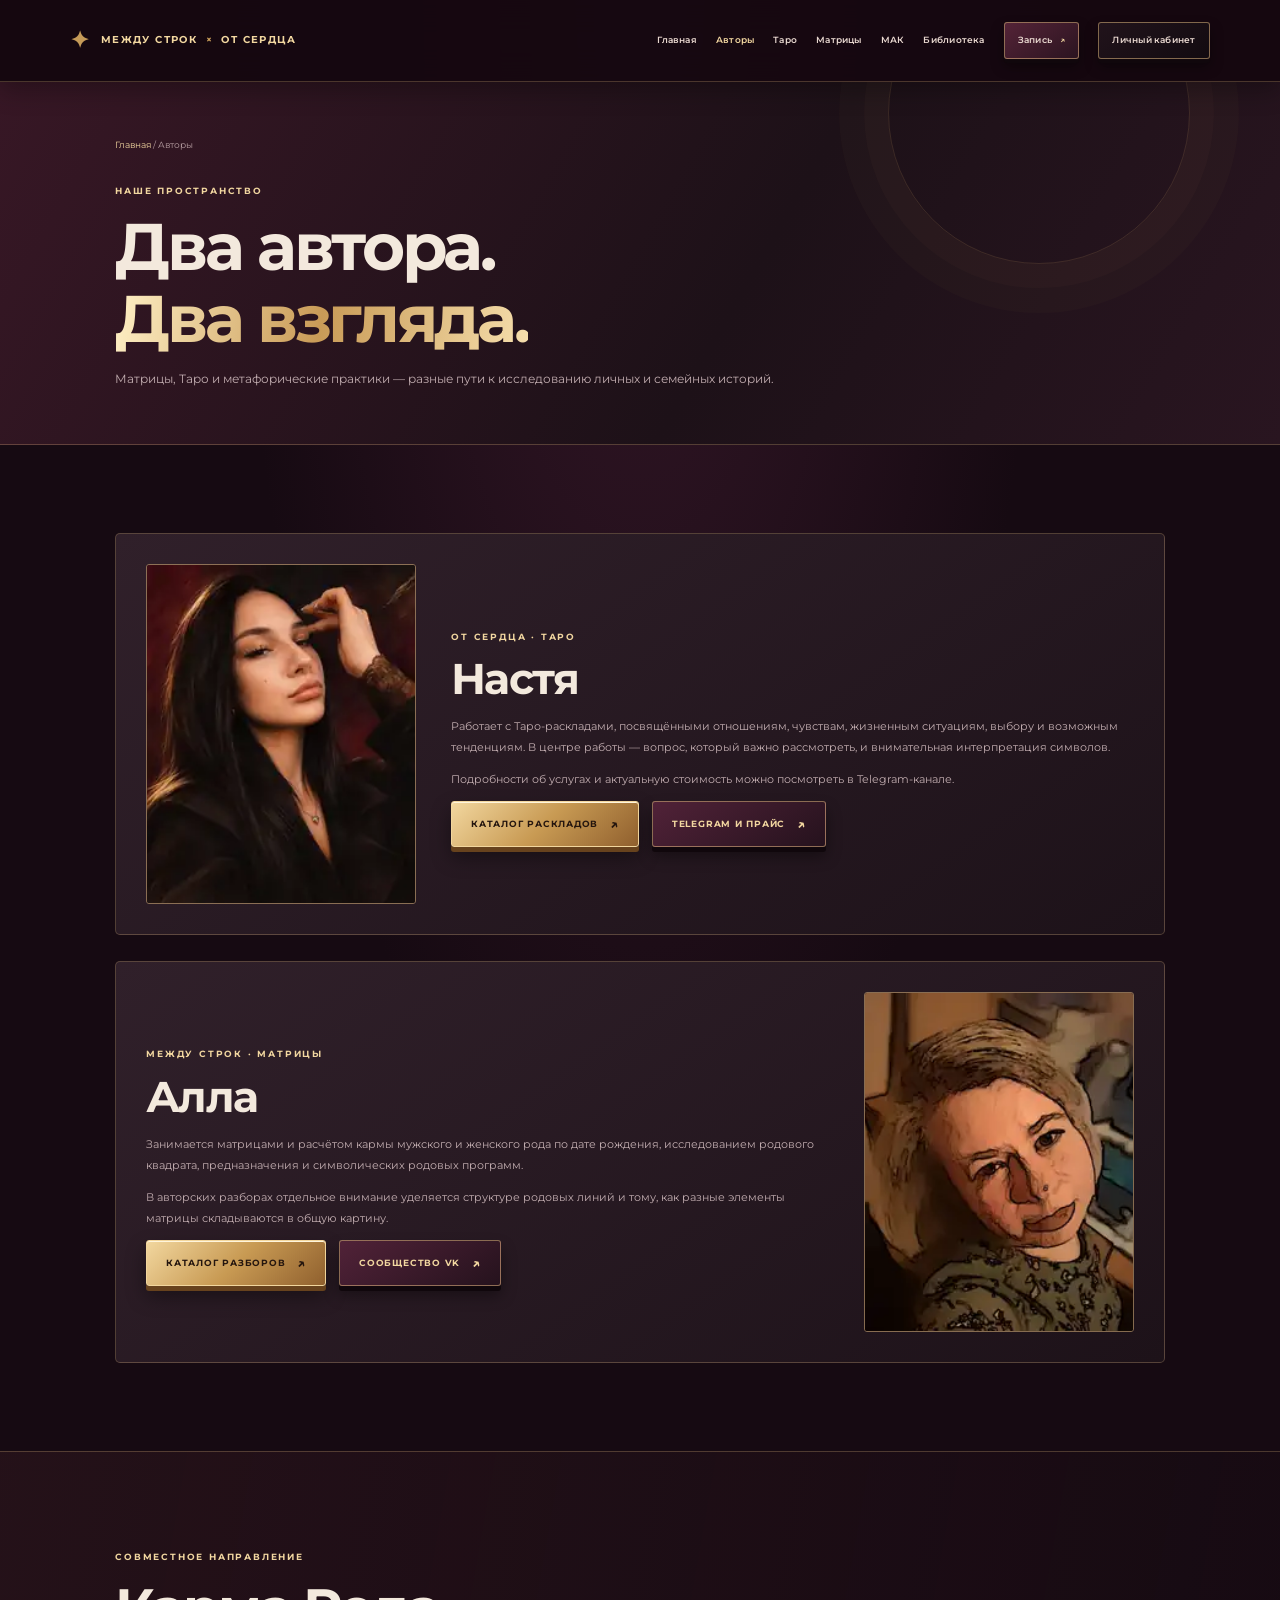
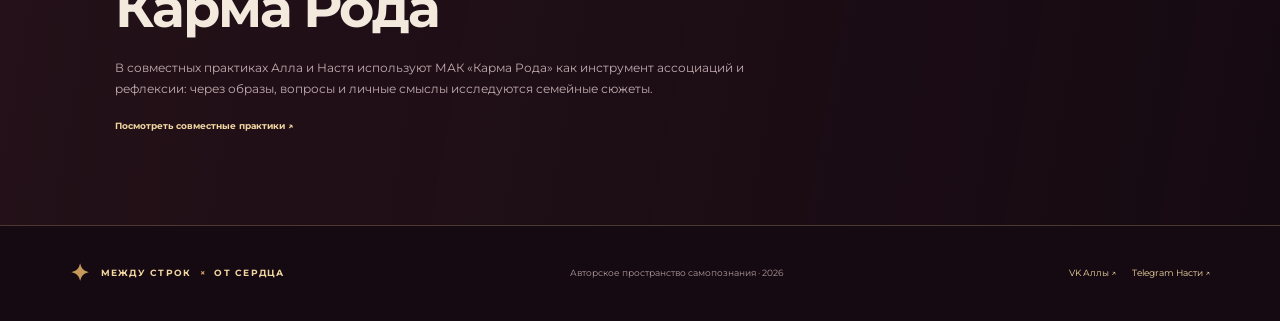
==== about.html @ 023cbc67 "Create multi-page site with service detail screens" ====
<!doctype html><html lang="ru"><head><meta charset="utf-8"><meta name="viewport" content="width=device-width, initial-scale=1"><meta name="theme-color" content="#210d18"><meta name="description" content="Матрицы, Таро и метафорические практики. Пространство самопознания и родовой памяти."><title>Об авторах · Между строк × От сердца</title><link rel="preconnect" href="https://fonts.googleapis.com"><link rel="preconnect" href="https://fonts.gstatic.com" crossorigin><link href="https://fonts.googleapis.com/css2?family=Montserrat:wght@300;400;500;600;700;800&display=swap" rel="stylesheet"><link rel="stylesheet" href="styles.css"></head><body>
<header class="site-header">
  <a class="brand" href="index.html"><span class="brand-symbol">✦</span><span>МЕЖДУ СТРОК <i>×</i> ОТ СЕРДЦА</span></a>
  <button class="menu-button" id="menuButton" aria-label="Открыть меню" aria-expanded="false">☰</button>
  <nav class="main-nav" id="mainNav">
    <a href="index.html" data-page="index">Главная</a>
    <a href="about.html" data-page="about">Авторы</a>
    <a href="tarot.html" data-page="tarot">Таро</a>
    <a href="matrices.html" data-page="matrices">Матрицы</a>
    <a href="mak.html" data-page="mak">МАК</a>
    <a href="library.html" data-page="library">Библиотека</a>
    <a class="nav-book" href="booking.html">Запись <span>↗</span></a>
    <a class="nav-account" href="account.html">Личный кабинет</a>
  </nav>
</header><main>
<section class="page-hero compact-hero"><div class="breadcrumbs"><a href="index.html">Главная</a> / Авторы</div><p class="eyebrow">НАШЕ ПРОСТРАНСТВО</p><h1>Два автора.<br><em>Два взгляда.</em></h1><p>Матрицы, Таро и метафорические практики — разные пути к исследованию личных и семейных историй.</p></section>
<section class="section author-detail-section">
  <article class="author-profile"><img src="assets/nastya-portrait.webp" alt="Графический портрет Насти"><div class="author-profile-copy"><p class="eyebrow">ОТ СЕРДЦА · ТАРО</p><h2>Настя</h2><p>Работает с Таро-раскладами, посвящёнными отношениям, чувствам, жизненным ситуациям, выбору и возможным тенденциям. В центре работы — вопрос, который важно рассмотреть, и внимательная интерпретация символов.</p><p>Подробности об услугах и актуальную стоимость можно посмотреть в Telegram-канале.</p><div class="button-row"><a class="button button-gold" href="tarot.html">Каталог раскладов <span>↗</span></a><a class="button button-outline" href="https://t.me/From_the_1heart" target="_blank" rel="noopener">Telegram и прайс <span>↗</span></a></div></div></article>
  <article class="author-profile author-profile-reverse"><img src="assets/alla-portrait.webp" alt="Графический портрет Аллы"><div class="author-profile-copy"><p class="eyebrow">МЕЖДУ СТРОК · МАТРИЦЫ</p><h2>Алла</h2><p>Занимается матрицами и расчётом кармы мужского и женского рода по дате рождения, исследованием родового квадрата, предназначения и символических родовых программ.</p><p>В авторских разборах отдельное внимание уделяется структуре родовых линий и тому, как разные элементы матрицы складываются в общую картину.</p><div class="button-row"><a class="button button-gold" href="matrices.html">Каталог разборов <span>↗</span></a><a class="button button-outline" href="https://vk.ru/soulmatetarot" target="_blank" rel="noopener">Сообщество VK <span>↗</span></a></div></div></article>
</section>
<section class="section note-section"><p class="eyebrow">СОВМЕСТНОЕ НАПРАВЛЕНИЕ</p><h2>Карма Рода</h2><p>В совместных практиках Алла и Настя используют МАК «Карма Рода» как инструмент ассоциаций и рефлексии: через образы, вопросы и личные смыслы исследуются семейные сюжеты.</p><a class="text-link" href="mak.html">Посмотреть совместные практики ↗</a></section></main>
<footer class="site-footer">
  <a class="brand footer-brand" href="index.html"><span class="brand-symbol">✦</span><span>МЕЖДУ СТРОК <i>×</i> ОТ СЕРДЦА</span></a>
  <p>Авторское пространство самопознания · 2026</p>
  <div class="footer-links"><a href="https://vk.ru/soulmatetarot" target="_blank" rel="noopener">VK Аллы ↗</a><a href="https://t.me/From_the_1heart" target="_blank" rel="noopener">Telegram Насти ↗</a></div>
</footer><script src="services.js"></script><script src="app.js"></script></body></html>
---- styles.css ----
:root{--bg:#160a12;--bg2:#21101a;--panel:#29131f;--panel2:#3a1b2a;--wine:#641d3a;--wine2:#8a2f4f;--gold:#c59a58;--gold2:#f2d7a0;--cream:#f3e9dd;--muted:#c2adb0;--line:rgba(229,189,128,.26);--line2:rgba(229,189,128,.52);--font:"Montserrat",Arial,sans-serif;--shadow:0 18px 36px #0006}
*{box-sizing:border-box}
html{scroll-behavior:smooth;scroll-padding-top:100px}
body{margin:0;background:radial-gradient(ellipse at 50% 0,#351728 0,transparent 45%),var(--bg);color:var(--cream);font:400 14px/1.8 var(--font)}
a{color:inherit;text-decoration:none}button,input,select,textarea{font:inherit}button{color:inherit}
.site-header{height:82px;position:sticky;top:0;z-index:30;display:flex;align-items:center;justify-content:space-between;padding:0 5.5%;background:rgba(22,8,16,.95);border-bottom:1px solid var(--line);backdrop-filter:blur(16px);box-shadow:0 9px 22px #0004}
.brand{display:flex;gap:10px;align-items:center;color:var(--gold2);font-size:10px;font-weight:700;letter-spacing:.14em;white-space:nowrap}
.brand-symbol{color:var(--gold);font-size:23px}.brand i{font-style:normal;color:var(--gold);padding:0 4px}
.main-nav{display:flex;align-items:center;gap:19px;font-size:9px;font-weight:600;letter-spacing:.025em}
.main-nav a{color:#e9d8d0;transition:color .18s}.main-nav a:hover,.main-nav a.active{color:var(--gold2)}
.nav-book,.nav-account{padding:9px 13px;border:1px solid var(--line2);border-radius:3px;background:linear-gradient(145deg,#542337,#2b1420);box-shadow:0 4px 0 #10070c,0 7px 13px #0006}
.nav-book span{color:var(--gold2);padding-left:6px}.nav-account{background:linear-gradient(145deg,#21131b,#120b10)}
.menu-button{display:none;background:none;border:0;color:var(--gold2);font-size:22px}
.home-hero{min-height:670px;position:relative;isolation:isolate;display:grid;grid-template-columns:1fr minmax(280px,390px);align-items:center;gap:45px;padding:72px 9%;overflow:hidden;background:linear-gradient(105deg,rgba(20,7,14,.94),rgba(52,15,32,.82) 52%,rgba(20,8,15,.68)),url('https://images.unsplash.com/photo-1518709268805-4e9042af9f23?auto=format&fit=crop&w=1900&q=85') center/cover}
.home-hero:after{content:"";position:absolute;inset:0;z-index:-1;pointer-events:none;background:linear-gradient(0deg,var(--bg),transparent 26%),radial-gradient(ellipse at 48% 50%,rgba(174,90,70,.12),transparent 55%)}
.hero-inner{max-width:690px;position:relative;z-index:2}.eyebrow{color:var(--gold2);font-size:9px;font-weight:700;letter-spacing:.2em;text-transform:uppercase}
.hero-inner>.eyebrow{display:flex;align-items:center;gap:11px}.hero-inner>.eyebrow span{width:32px;height:1px;background:var(--gold)}
.hero-inner h1{font-size:clamp(46px,6vw,78px);line-height:1.06;letter-spacing:-.055em;margin:19px 0;color:#fff1e5}
.hero-inner h1 em,.section h2 em,.page-hero h1 em,.detail-hero h1 em{font-style:normal;background:linear-gradient(100deg,#fff0c6,#c99b57 50%,#f6dfad);-webkit-background-clip:text;background-clip:text;-webkit-text-fill-color:transparent}
.hero-subtitle{color:var(--gold2);font-size:13px;letter-spacing:.1em;text-transform:uppercase}
.hero-copy{max-width:550px;color:#d9c7ca;font-size:13px;margin:20px 0 29px}
.hero-actions,.button-row{display:flex;gap:13px;flex-wrap:wrap}
.button{min-height:46px;display:inline-flex;align-items:center;justify-content:center;gap:12px;padding:12px 19px;border:1px solid transparent;border-radius:3px;text-transform:uppercase;letter-spacing:.085em;font-size:9px;font-weight:700;cursor:pointer;transition:transform .18s,filter .18s,box-shadow .18s}
.button span{font-size:14px;line-height:0}
.button-gold{background:linear-gradient(135deg,#f2d79f,#c89a53 50%,#90602e);color:#24150e;border-color:#f2d69d;box-shadow:0 5px 0 #67421d,0 10px 20px #0006,inset 0 1px 0 #fff5dc}
.button-gold:hover{transform:translateY(-3px);filter:brightness(1.07);box-shadow:0 8px 0 #67421d,0 15px 24px #0007,inset 0 1px 0 #fff5dc}
.button-gold:active{transform:translateY(3px);box-shadow:0 1px 0 #67421d,0 3px 7px #0007}
.button-outline{background:linear-gradient(145deg,#512238,#25121d);color:var(--gold2);border-color:var(--line2);box-shadow:0 5px 0 #10070c,0 9px 15px #0006}
.button-outline:hover{transform:translateY(-2px);box-shadow:0 7px 0 #10070c,0 13px 19px #0007}
.hero-authors{display:grid;gap:15px;position:relative;z-index:2}
.hero-author{display:grid;grid-template-columns:112px 1fr;align-items:center;gap:16px;padding:12px;background:linear-gradient(135deg,rgba(53,24,37,.94),rgba(25,13,19,.93));border:1px solid var(--line2);border-radius:5px;box-shadow:var(--shadow);transition:transform .2s,border-color .2s}
.hero-author:hover{transform:translateX(-5px);border-color:var(--gold2)}
.hero-author img{width:112px;height:135px;object-fit:cover;object-position:center top;border:1px solid var(--line);border-radius:3px;filter:contrast(1.02) saturate(.94)}
.hero-author b{display:block;font-size:17px;color:var(--gold2)}.hero-author small{display:block;color:#d3bdba;font-size:9px;line-height:1.6;margin-top:4px}
.hero-bottom-note{position:absolute;left:9%;bottom:25px;color:#c7a574;font-size:8px;letter-spacing:.22em}
.section{max-width:1450px;margin:0 auto;padding:88px 9%}
.intro-section{text-align:center;max-width:1000px}.section h2{font-size:clamp(34px,4.2vw,56px);line-height:1.15;letter-spacing:-.04em;margin:12px 0 18px}.section-lead{max-width:730px;margin:0 auto;color:var(--muted);font-size:12px}
.section-heading{display:flex;justify-content:space-between;align-items:end;margin-bottom:32px}.section-heading h2{margin:8px 0 0}.section-number{font-size:8px;color:#ad9288;letter-spacing:.17em;padding-bottom:10px}
.direction-grid{display:grid;grid-template-columns:repeat(3,1fr);gap:18px}
.direction-card{min-height:282px;padding:27px;background:linear-gradient(145deg,#3a1d2a,#21121b 72%);border:1px solid var(--line);border-radius:4px;box-shadow:0 12px 27px #0004;position:relative;overflow:hidden;transition:transform .22s,border-color .22s,box-shadow .22s}
.direction-card:after{content:"";position:absolute;right:-45px;top:-55px;width:160px;height:160px;border-radius:50%;background:radial-gradient(circle,rgba(220,178,111,.17),transparent 70%);pointer-events:none}
.direction-card:hover{transform:translateY(-6px);border-color:var(--line2);box-shadow:0 19px 34px #0006}
.direction-matrix{background:linear-gradient(145deg,#443027,#22141b 73%)}.direction-mak{background:linear-gradient(145deg,#39212f,#1e141b 75%)}
.direction-icon{font-size:39px;color:var(--gold2);line-height:1.2;margin-bottom:16px;text-shadow:0 0 25px #f1ce9155}
.card-label{font-size:8px;font-weight:700;letter-spacing:.16em;color:var(--gold)}
.direction-card h3,.author-preview h3{font-size:22px;line-height:1.35;margin:9px 0;color:#fff0e4}
.direction-card p{color:var(--muted);font-size:11px;min-height:48px}
.direction-cta{display:flex;justify-content:space-between;align-items:center;margin-top:20px;color:var(--gold2);font-size:9px;font-weight:700;letter-spacing:.06em}
.direction-cta b{font-size:17px}
.author-preview-grid{display:grid;grid-template-columns:1fr 1fr;gap:18px}
.author-preview{display:grid;grid-template-columns:150px 1fr;gap:22px;padding:23px;border:1px solid var(--line);background:linear-gradient(145deg,#30202a,#1f121a);border-radius:4px}
.author-preview img{width:150px;height:180px;object-fit:cover;border:1px solid var(--line2);border-radius:3px}
.author-preview p{font-size:10px;color:var(--muted)}
.text-link{font-size:9px;color:var(--gold2);font-weight:700;text-underline-offset:3px}.text-link:hover{text-decoration:underline}
.final-cta{text-align:center;background:radial-gradient(ellipse at center,rgba(111,46,62,.22),transparent 65%);border-top:1px solid var(--line)}
.page-hero{padding:55px 9% 62px;background:linear-gradient(120deg,#371725,#1d1118 58%,#291520);border-bottom:1px solid var(--line);position:relative;overflow:hidden}
.page-hero:after{content:"";position:absolute;right:7%;top:-120px;width:300px;height:300px;border:1px solid rgba(226,182,111,.15);border-radius:50%;box-shadow:0 0 0 24px rgba(226,182,111,.025),0 0 0 49px rgba(226,182,111,.02);pointer-events:none}
.breadcrumbs{font-size:9px;color:#b69da1;margin-bottom:30px}.breadcrumbs a{color:var(--gold2)}.breadcrumbs span{color:var(--cream)}
.page-hero h1{font-size:clamp(40px,5.3vw,66px);line-height:1.08;letter-spacing:-.05em;margin:12px 0 14px}
.page-hero>p:not(.eyebrow){max-width:690px;color:var(--muted);font-size:12px;margin:0}
.compact-hero{padding-bottom:54px}
.catalog-hero .external-price{display:inline-flex;margin-top:19px;color:var(--gold2);font-size:9px;font-weight:700;text-decoration:underline;text-underline-offset:4px}
.tarot-page-hero{background:linear-gradient(110deg,#451a30,#21111c 70%)}.matrix-page-hero{background:linear-gradient(110deg,#493023,#211219 70%)}.mak-page-hero{background:linear-gradient(110deg,#3e1d2e,#20121a 70%)}
.catalog-page-section{padding-top:65px}
.service-grid{display:grid;grid-template-columns:repeat(3,minmax(0,1fr));gap:17px}
.service-card{display:flex;flex-direction:column;min-height:295px;padding:23px;background:linear-gradient(145deg,#3c1e2d,#21131c 70%);border:1px solid var(--line);border-radius:4px;box-shadow:0 12px 24px #0004;transition:transform .2s,border-color .2s,box-shadow .2s}
.service-card.matrix-card{background:linear-gradient(145deg,#463025,#21151b 75%)}.service-card.mak-card{background:linear-gradient(145deg,#442437,#21141d 75%)}
.service-card:hover{transform:translateY(-5px);border-color:var(--line2);box-shadow:0 18px 30px #0006}
.service-card .service-number{display:flex;justify-content:space-between;align-items:center;color:var(--gold);font-size:8px;letter-spacing:.15em;font-weight:700}
.service-card .service-symbol{font-size:20px;color:var(--gold2)}
.service-card h3{font-size:19px;line-height:1.4;margin:21px 0 10px;color:#fff0e4}
.service-card p{font-size:10px;color:var(--muted);line-height:1.8;margin:0 0 18px}
.service-card .service-open{margin-top:auto;display:flex;justify-content:space-between;align-items:center;padding-top:13px;border-top:1px solid var(--line);color:var(--gold2);font-size:9px;font-weight:700}
.catalog-note{margin-top:24px;font-size:9px;color:#a99292}
.author-detail-section{display:grid;gap:26px}
.author-profile{display:grid;grid-template-columns:270px 1fr;gap:35px;align-items:center;padding:30px;background:linear-gradient(145deg,#30202a,#1d1219);border:1px solid var(--line);border-radius:5px}
.author-profile img{width:100%;height:340px;object-fit:cover;object-position:center top;border:1px solid var(--line2);border-radius:3px}
.author-profile h2{margin:6px 0 13px;font-size:43px}
.author-profile-copy>p:not(.eyebrow){color:var(--muted);font-size:11px;line-height:1.9}
.author-profile-reverse{grid-template-columns:1fr 270px}.author-profile-reverse img{grid-column:2;grid-row:1}.author-profile-reverse .author-profile-copy{grid-column:1;grid-row:1}
.note-section{border-top:1px solid var(--line);background:linear-gradient(100deg,rgba(81,39,45,.24),transparent)}
.note-section>p:not(.eyebrow){max-width:700px;color:var(--muted);font-size:12px}
.wide-note{margin-top:35px;padding:30px;background:linear-gradient(140deg,#472437,#24131e);border:1px solid var(--line);border-radius:4px}.wide-note h3{font-size:22px;margin:0 0 8px}.wide-note p{max-width:850px;font-size:11px;color:var(--muted);margin:0 0 20px}
.detail-hero{padding-bottom:48px}.detail-hero .detail-lead{max-width:850px;font-size:13px;line-height:1.9}
.detail-section{padding-top:55px}
.detail-layout{display:grid;grid-template-columns:minmax(0,1fr) 300px;gap:27px;align-items:start}
.detail-main{display:grid;gap:17px}
.detail-panel{padding:26px;background:linear-gradient(145deg,#2f1b27,#1e121a);border:1px solid var(--line);border-radius:4px}
.detail-panel h2{font-size:28px;margin:8px 0 18px}
.check-list{list-style:none;padding:0;margin:0;display:grid;gap:12px}
.check-list li{position:relative;padding-left:25px;color:#e1d2cb;font-size:11px}.check-list li:before{content:"✦";position:absolute;left:0;top:0;color:var(--gold2)}
.detail-soft{background:linear-gradient(145deg,#39272a,#21141b)}.detail-soft p:not(.eyebrow){font-size:11px;color:var(--muted)}
.detail-disclaimer{font-size:9px;color:#aa9696;line-height:1.7}
.detail-aside{position:sticky;top:105px;padding:25px;background:linear-gradient(145deg,#4a2735,#21131d);border:1px solid var(--line2);border-radius:4px;box-shadow:var(--shadow)}
.detail-aside h3{font-size:23px;margin:7px 0 16px;color:var(--gold2)}
.aside-divider{height:1px;background:var(--line);margin:17px 0}
.detail-aside p{font-size:11px;color:var(--cream)}
.full-button{width:100%;margin:15px 0 13px}
.back-link{display:block;text-align:center;margin-top:8px}
.booking-section,.account-section{padding-top:50px}
.booking-shell,.account-shell{max-width:800px;margin:0 auto;padding:33px;background:linear-gradient(145deg,#2c1925,#1d1118);border:1px solid var(--line);border-radius:5px;box-shadow:var(--shadow)}
.step-track{display:flex;align-items:center;gap:9px;margin-bottom:32px}
.step{display:flex;align-items:center;gap:7px;color:#9f888a;font-size:8px;white-space:nowrap}
.step b{width:27px;height:27px;border:1px solid var(--line);border-radius:50%;display:grid;place-items:center;font-size:9px}
.step.active{color:var(--gold2)}.step.active b{background:linear-gradient(135deg,#e9c987,#a8793d);color:#21130e;border-color:#f2d9a1}
.step-track>i{height:1px;background:var(--line);flex:1}
.booking-step{display:none}.booking-step.active{display:block}
.booking-step h2,.account-shell h2{font-size:30px;margin:9px 0 22px}
.booking-form label,.account-shell label{display:grid;gap:7px;margin-bottom:15px;color:var(--gold2);font-size:9px;font-weight:700;letter-spacing:.07em}
.booking-form input,.booking-form select,.booking-form textarea,.account-shell input{width:100%;padding:12px;background:#160d13;border:1px solid var(--line2);border-radius:3px;color:var(--cream);font:400 11px var(--font);outline:none}
.booking-form input:focus,.booking-form select:focus,.booking-form textarea:focus,.account-shell input:focus{border-color:var(--gold2);box-shadow:0 0 0 3px rgba(208,164,95,.1)}
.form-two{display:grid;grid-template-columns:1fr 1fr;gap:14px}
.form-actions{display:flex;justify-content:space-between;gap:12px;margin-top:25px}
.selection-summary{padding:14px;background:#1b1118;border:1px solid var(--line);color:var(--muted);font-size:10px;min-height:48px}
.form-tip{font-size:9px;color:#a99292;line-height:1.7}
.booking-success{text-align:center;padding:20px}
.success-icon{width:58px;height:58px;border:1px solid var(--gold);border-radius:50%;display:grid;place-items:center;color:var(--gold2);font-size:26px;margin:0 auto 18px}
.booking-success h2{font-size:35px}.booking-success p:not(.eyebrow){max-width:520px;margin:0 auto 23px;color:var(--muted);font-size:11px}
.account-shell{max-width:620px}.account-shell form{max-width:430px}
.account-welcome{padding-bottom:15px;border-bottom:1px solid var(--line);margin-bottom:17px}
.request-card{padding:15px;margin:10px 0;border:1px solid var(--line);background:#1a1017;border-radius:3px}
.request-card b{display:block;color:var(--gold2);font-size:11px}.request-card span{color:var(--muted);font-size:9px}
.article-grid{display:grid;grid-template-columns:repeat(3,1fr);gap:18px}
.article-card{min-height:270px;padding:25px;background:linear-gradient(145deg,#321d29,#1d1219);border:1px solid var(--line);border-radius:4px}
.article-number{font-size:28px;color:#bb8f5a}.article-card h2{font-size:19px;line-height:1.4;margin:12px 0}.article-card p:not(.eyebrow){font-size:10px;color:var(--muted)}.article-status{font-size:8px;color:var(--gold);letter-spacing:.13em}
.site-footer{border-top:1px solid var(--line);padding:27px 5.5%;display:flex;align-items:center;justify-content:space-between;gap:15px;color:#ad9999;font-size:9px}
.footer-brand{font-size:9px}.site-footer p{margin:0}.footer-links{display:flex;gap:16px}.footer-links a{color:var(--gold2)}
[hidden]{display:none!important}
@media(max-width:1050px){.main-nav{gap:10px;font-size:8px}.site-header{padding:0 3.5%}.home-hero{padding:65px 6%;gap:25px}.section{padding-left:6%;padding-right:6%}.page-hero{padding-left:6%;padding-right:6%}}
@media(max-width:760px){.site-header{height:70px;padding:0 5%}.menu-button{display:block}.main-nav{display:none;position:absolute;top:70px;left:0;right:0;padding:19px 6%;background:#1c1018;flex-direction:column;align-items:stretch;border-bottom:1px solid var(--line)}.main-nav.open{display:flex}.main-nav a{text-align:center;padding:10px}.home-hero{grid-template-columns:1fr;padding:55px 6% 80px;gap:32px}.hero-inner{max-width:630px}.hero-authors{grid-template-columns:1fr 1fr}.hero-author{grid-template-columns:82px 1fr;gap:10px;padding:8px}.hero-author img{width:82px;height:105px}.hero-bottom-note{left:6%;bottom:20px;font-size:7px}.section{padding:65px 6%}.direction-grid,.service-grid{grid-template-columns:repeat(2,minmax(0,1fr))}.author-preview-grid{grid-template-columns:1fr}.page-hero{padding:43px 6% 50px}.page-hero:after{right:-140px}.author-profile{grid-template-columns:190px 1fr;gap:20px;padding:20px}.author-profile img{height:280px}.author-profile-reverse{grid-template-columns:1fr 190px}.detail-layout{grid-template-columns:1fr}.detail-aside{position:static}.article-grid{grid-template-columns:repeat(2,1fr)}.site-footer{flex-direction:column;text-align:center}}
@media(max-width:520px){.brand{font-size:8px;letter-spacing:.1em;gap:5px}.brand-symbol{font-size:19px}.home-hero{padding-top:48px;min-height:auto}.hero-inner h1{font-size:48px}.hero-actions{flex-direction:column;align-items:stretch;max-width:340px}.hero-actions .button{width:100%}.hero-authors{grid-template-columns:1fr}.hero-author{grid-template-columns:92px 1fr}.hero-author img{width:92px;height:110px}.hero-bottom-note{line-height:1.5;max-width:90%}.direction-grid,.service-grid,.article-grid{grid-template-columns:1fr}.direction-card{min-height:240px}.author-preview{grid-template-columns:110px 1fr;padding:14px;gap:13px}.author-preview img{width:110px;height:145px}.author-preview h3{font-size:18px}.author-profile,.author-profile-reverse{grid-template-columns:1fr;padding:18px}.author-profile img,.author-profile-reverse img{grid-column:1;grid-row:auto;width:100%;height:300px;object-position:center 20%}.author-profile-copy,.author-profile-reverse .author-profile-copy{grid-column:1;grid-row:auto}.button-row{flex-direction:column;align-items:stretch}.button-row .button{width:100%}.catalog-page-section{padding-top:45px}.booking-shell,.account-shell{padding:22px 17px}.step-track{gap:5px}.step{gap:4px;font-size:7px}.step b{width:24px;height:24px}.form-two{grid-template-columns:1fr}.form-actions{flex-direction:column-reverse}.form-actions .button{width:100%}.section-heading{align-items:start}.section-number{padding-top:15px}.site-footer .brand{font-size:8px}}
@media(prefers-reduced-motion:reduce){*,*::before,*::after{scroll-behavior:auto!important;transition:none!important}}
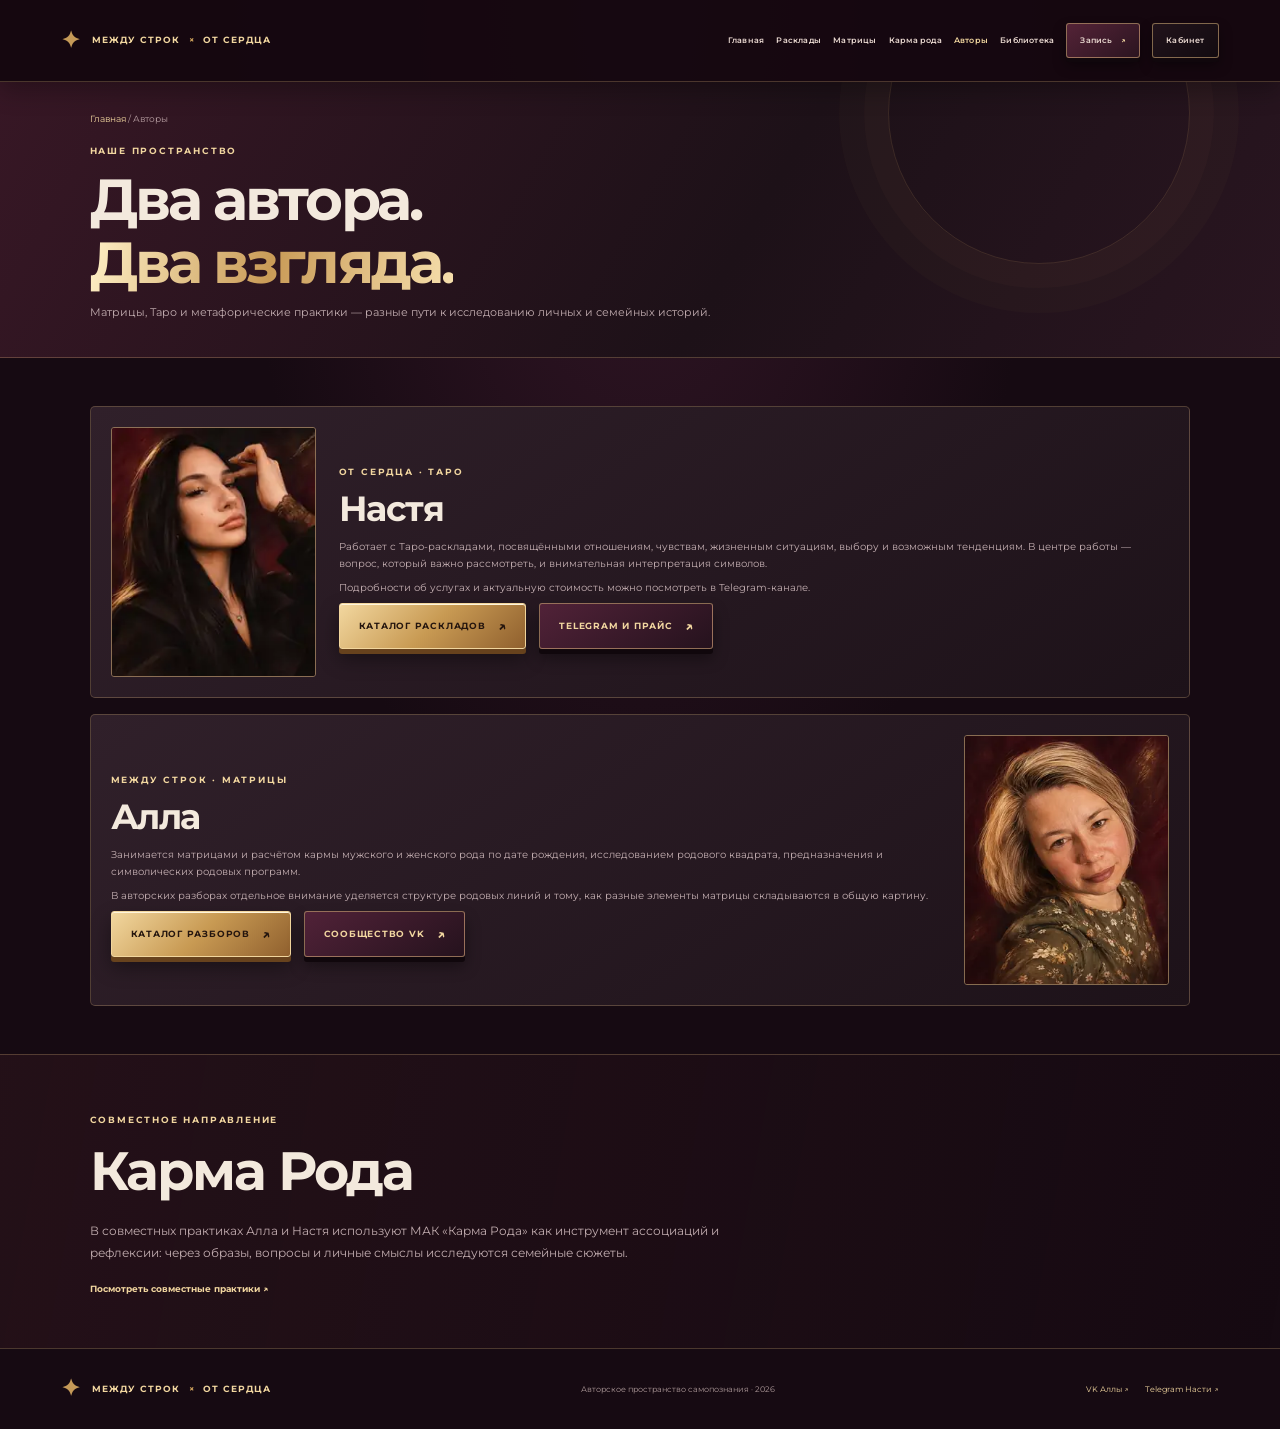
==== commit d042f992: "Normalize navigation and refresh site asset versions" ====
--- a/about.html
+++ b/about.html
@@ -1,18 +1,8 @@
-<!doctype html><html lang="ru"><head><meta charset="utf-8"><meta name="viewport" content="width=device-width, initial-scale=1"><meta name="theme-color" content="#210d18"><meta name="description" content="Матрицы, Таро и метафорические практики. Пространство самопознания и родовой памяти."><title>Об авторах · Между строк × От сердца</title><link rel="preconnect" href="https://fonts.googleapis.com"><link rel="preconnect" href="https://fonts.gstatic.com" crossorigin><link href="https://fonts.googleapis.com/css2?family=Montserrat:wght@300;400;500;600;700;800&display=swap" rel="stylesheet"><link rel="stylesheet" href="styles.css"></head><body>
+<!doctype html><html lang="ru"><head><meta charset="utf-8"><meta name="viewport" content="width=device-width, initial-scale=1"><meta name="theme-color" content="#210d18"><meta name="description" content="Матрицы, Таро и метафорические практики. Пространство самопознания и родовой памяти."><title>Об авторах · Между строк × От сердца</title><link rel="preconnect" href="https://fonts.googleapis.com"><link rel="preconnect" href="https://fonts.gstatic.com" crossorigin><link href="https://fonts.googleapis.com/css2?family=Montserrat:wght@300;400;500;600;700;800&display=swap" rel="stylesheet"><link rel="stylesheet" href="styles.css?v=20261124-fix3"></head><body>
 <header class="site-header">
-  <a class="brand" href="index.html"><span class="brand-symbol">✦</span><span>МЕЖДУ СТРОК <i>×</i> ОТ СЕРДЦА</span></a>
-  <button class="menu-button" id="menuButton" aria-label="Открыть меню" aria-expanded="false">☰</button>
-  <nav class="main-nav" id="mainNav">
-    <a href="index.html" data-page="index">Главная</a>
-    <a href="about.html" data-page="about">Авторы</a>
-    <a href="tarot.html" data-page="tarot">Таро</a>
-    <a href="matrices.html" data-page="matrices">Матрицы</a>
-    <a href="mak.html" data-page="mak">МАК</a>
-    <a href="library.html" data-page="library">Библиотека</a>
-    <a class="nav-book" href="booking.html">Запись <span>↗</span></a>
-    <a class="nav-account" href="account.html">Личный кабинет</a>
-  </nav>
-</header><main>
+<a class="brand" href="index.html" aria-label="На главную"><span class="brand-symbol">✦</span><span>МЕЖДУ СТРОК <i>×</i> ОТ СЕРДЦА</span></a>
+<button class="menu-button" id="menuButton" aria-label="Открыть меню" aria-expanded="false">☰</button>
+<nav class="main-nav" id="mainNav"><a href="index.html" data-page="index">Главная</a><a href="tarot.html" data-page="tarot">Расклады</a><a href="matrices.html" data-page="matrices">Матрицы</a><a href="mak.html" data-page="mak">Карма рода</a><a href="about.html" data-page="about">Авторы</a><a href="library.html" data-page="library">Библиотека</a><a class="nav-book" href="booking.html">Запись <span>↗</span></a><a class="nav-account" href="account.html">Кабинет</a></nav></header><main>
 <section class="page-hero compact-hero"><div class="breadcrumbs"><a href="index.html">Главная</a> / Авторы</div><p class="eyebrow">НАШЕ ПРОСТРАНСТВО</p><h1>Два автора.<br><em>Два взгляда.</em></h1><p>Матрицы, Таро и метафорические практики — разные пути к исследованию личных и семейных историй.</p></section>
 <section class="section author-detail-section">
   <article class="author-profile"><img src="assets/nastya-portrait.webp" alt="Графический портрет Насти"><div class="author-profile-copy"><p class="eyebrow">ОТ СЕРДЦА · ТАРО</p><h2>Настя</h2><p>Работает с Таро-раскладами, посвящёнными отношениям, чувствам, жизненным ситуациям, выбору и возможным тенденциям. В центре работы — вопрос, который важно рассмотреть, и внимательная интерпретация символов.</p><p>Подробности об услугах и актуальную стоимость можно посмотреть в Telegram-канале.</p><div class="button-row"><a class="button button-gold" href="tarot.html">Каталог раскладов <span>↗</span></a><a class="button button-outline" href="https://t.me/From_the_1heart" target="_blank" rel="noopener">Telegram и прайс <span>↗</span></a></div></div></article>
@@ -23,4 +13,4 @@
   <a class="brand footer-brand" href="index.html"><span class="brand-symbol">✦</span><span>МЕЖДУ СТРОК <i>×</i> ОТ СЕРДЦА</span></a>
   <p>Авторское пространство самопознания · 2026</p>
   <div class="footer-links"><a href="https://vk.ru/soulmatetarot" target="_blank" rel="noopener">VK Аллы ↗</a><a href="https://t.me/From_the_1heart" target="_blank" rel="noopener">Telegram Насти ↗</a></div>
-</footer><script src="services.js"></script><script src="app.js"></script></body></html>+</footer><script src="services.js?v=20261124-fix3"></script><script src="app.js?v=20261124-fix3"></script></body></html>
--- a/styles.css
+++ b/styles.css
@@ -131,3 +131,91 @@
 @media(max-width:760px){.site-header{height:70px;padding:0 5%}.menu-button{display:block}.main-nav{display:none;position:absolute;top:70px;left:0;right:0;padding:19px 6%;background:#1c1018;flex-direction:column;align-items:stretch;border-bottom:1px solid var(--line)}.main-nav.open{display:flex}.main-nav a{text-align:center;padding:10px}.home-hero{grid-template-columns:1fr;padding:55px 6% 80px;gap:32px}.hero-inner{max-width:630px}.hero-authors{grid-template-columns:1fr 1fr}.hero-author{grid-template-columns:82px 1fr;gap:10px;padding:8px}.hero-author img{width:82px;height:105px}.hero-bottom-note{left:6%;bottom:20px;font-size:7px}.section{padding:65px 6%}.direction-grid,.service-grid{grid-template-columns:repeat(2,minmax(0,1fr))}.author-preview-grid{grid-template-columns:1fr}.page-hero{padding:43px 6% 50px}.page-hero:after{right:-140px}.author-profile{grid-template-columns:190px 1fr;gap:20px;padding:20px}.author-profile img{height:280px}.author-profile-reverse{grid-template-columns:1fr 190px}.detail-layout{grid-template-columns:1fr}.detail-aside{position:static}.article-grid{grid-template-columns:repeat(2,1fr)}.site-footer{flex-direction:column;text-align:center}}
 @media(max-width:520px){.brand{font-size:8px;letter-spacing:.1em;gap:5px}.brand-symbol{font-size:19px}.home-hero{padding-top:48px;min-height:auto}.hero-inner h1{font-size:48px}.hero-actions{flex-direction:column;align-items:stretch;max-width:340px}.hero-actions .button{width:100%}.hero-authors{grid-template-columns:1fr}.hero-author{grid-template-columns:92px 1fr}.hero-author img{width:92px;height:110px}.hero-bottom-note{line-height:1.5;max-width:90%}.direction-grid,.service-grid,.article-grid{grid-template-columns:1fr}.direction-card{min-height:240px}.author-preview{grid-template-columns:110px 1fr;padding:14px;gap:13px}.author-preview img{width:110px;height:145px}.author-preview h3{font-size:18px}.author-profile,.author-profile-reverse{grid-template-columns:1fr;padding:18px}.author-profile img,.author-profile-reverse img{grid-column:1;grid-row:auto;width:100%;height:300px;object-position:center 20%}.author-profile-copy,.author-profile-reverse .author-profile-copy{grid-column:1;grid-row:auto}.button-row{flex-direction:column;align-items:stretch}.button-row .button{width:100%}.catalog-page-section{padding-top:45px}.booking-shell,.account-shell{padding:22px 17px}.step-track{gap:5px}.step{gap:4px;font-size:7px}.step b{width:24px;height:24px}.form-two{grid-template-columns:1fr}.form-actions{flex-direction:column-reverse}.form-actions .button{width:100%}.section-heading{align-items:start}.section-number{padding-top:15px}.site-footer .brand{font-size:8px}}
 @media(prefers-reduced-motion:reduce){*,*::before,*::after{scroll-behavior:auto!important;transition:none!important}}
+
+/* COMPACT LAYOUT + SCREEN TRANSITIONS — v2026.11.24 */
+html,body{width:100%;max-width:100%;overflow-x:hidden}
+.site-header{width:100%;padding-inline:clamp(18px,4.8vw,72px);gap:18px}
+.brand{flex:0 0 auto;font-size:9px;letter-spacing:.12em}
+.main-nav{flex:1 1 auto;min-width:0;margin-left:auto;justify-content:flex-end;gap:clamp(8px,.95vw,14px);font-size:clamp(8px,.62vw,9px);white-space:nowrap}
+.main-nav a{white-space:nowrap}
+.home-hero{min-height:520px;height:auto;grid-template-columns:minmax(0,1.12fr) minmax(290px,.78fr);grid-template-rows:1fr;align-items:center;gap:clamp(22px,3.5vw,48px);padding:48px clamp(28px,7vw,105px) 56px;background-position:center 54%}
+.home-hero:before{content:"";position:absolute;inset:0;z-index:-1;background:linear-gradient(90deg,rgba(20,7,14,.25),rgba(35,9,22,.48) 58%,rgba(18,6,13,.38));pointer-events:none}
+.hero-inner{grid-column:1;grid-row:1;min-width:0;width:100%;max-width:720px;justify-self:start}
+.hero-inner h1{font-size:clamp(42px,5.1vw,68px);line-height:1.02;margin:12px 0}
+.hero-copy{max-width:580px;font-size:12px;line-height:1.7;margin:13px 0 19px}
+.hero-subtitle{font-size:11px;margin:10px 0}
+.hero-authors{grid-column:2;grid-row:1;align-self:center;justify-self:end;width:100%;max-width:430px;min-width:0;display:grid;gap:11px}
+.hero-author{grid-template-columns:94px minmax(0,1fr);gap:12px;min-width:0;padding:9px}
+.hero-author img{width:94px;height:112px;object-fit:cover;object-position:center 20%;filter:none}
+.hero-author b{font-size:15px}.hero-author small{font-size:8px}.hero-author em{display:inline-block;margin-top:5px;color:var(--gold2);font-size:8px;font-style:normal;font-weight:700}
+.hero-bottom-note{left:clamp(28px,7vw,105px);bottom:16px;font-size:7px}
+.hero-joint-link{display:inline-block;margin-top:13px;color:var(--gold2);font-size:9px;font-weight:700}
+.home-directions{padding:27px clamp(28px,7vw,105px) 38px;max-width:1500px;margin:0 auto}
+.home-directions-heading{display:flex;align-items:center;justify-content:space-between;gap:18px;margin-bottom:14px}
+.home-directions-heading .eyebrow{margin:0}.home-directions-heading>span{font-size:7px;letter-spacing:.15em;color:#a98f87}
+.direction-grid{grid-template-columns:repeat(3,minmax(0,1fr));gap:12px}
+.direction-card{min-height:180px;padding:17px 19px}
+.direction-icon{font-size:26px;margin-bottom:6px}
+.direction-card h2,.direction-card h3{font-size:16px;line-height:1.3;margin:6px 0}
+.direction-card p{font-size:9px;line-height:1.6;min-height:0;margin:6px 0}
+.direction-cta{font-size:8px;margin-top:9px}
+.section{padding-block:48px;padding-inline:7%}
+.catalog-page-section{padding-block:33px 42px}
+.page-hero{padding:29px 7% 34px}
+.breadcrumbs{margin-bottom:16px}
+.page-hero h1{font-size:clamp(36px,4.5vw,58px);margin:8px 0 10px}
+.page-hero>p:not(.eyebrow){font-size:11px;line-height:1.65}
+.compact-hero{padding-bottom:36px}
+.service-grid{gap:13px}.service-card{min-height:225px;padding:18px}
+.service-card h3{font-size:17px;margin:13px 0 8px}
+.service-card p{font-size:9px;line-height:1.65;margin-bottom:12px}
+.service-card .service-open{font-size:8px;padding-top:9px}
+.service-card.featured-story{background:linear-gradient(145deg,#704039,#3b202b 56%,#21121b);border-color:rgba(242,215,160,.65);box-shadow:0 12px 26px #0006,inset 0 1px 0 #fff2d4}
+.service-card.featured-story .service-number:after{content:"НОВЫЙ ФОРМАТ";font-size:7px;color:#ffe1a5;margin-left:auto;padding-left:10px}
+.author-detail-section{gap:16px}
+.author-profile{grid-template-columns:205px minmax(0,1fr);gap:23px;padding:20px}
+.author-profile img{width:205px;height:250px;object-fit:cover;object-position:center 20%;filter:none}
+.author-profile-reverse{grid-template-columns:minmax(0,1fr) 205px}
+.author-profile h2{font-size:35px;margin:3px 0 8px}
+.author-profile-copy>p:not(.eyebrow){font-size:10px;line-height:1.7;margin:7px 0}
+.detail-section{padding-top:33px}.detail-layout{gap:18px;grid-template-columns:minmax(0,1fr) 275px}
+.detail-panel{padding:20px}.detail-panel h2{font-size:24px;margin:7px 0 14px}
+.check-list{gap:8px}.check-list li{font-size:10px}
+.site-footer{padding:19px clamp(18px,4.8vw,72px);font-size:8px}
+body{animation:screen-enter .22s ease-out both}
+@keyframes screen-enter{from{opacity:0;transform:translateY(5px)}to{opacity:1;transform:translateY(0)}}
+body.screen-leaving{opacity:0;transform:translateY(-5px);transition:opacity .14s ease,transform .14s ease}
+@media(max-width:1100px){
+ .site-header{height:72px}.menu-button{display:block}
+ .main-nav{display:none;position:absolute;top:100%;left:0;right:0;margin:0;padding:14px 6%;background:rgba(22,8,16,.98);border-bottom:1px solid var(--line);box-shadow:0 14px 22px #0007;flex-direction:column;align-items:stretch;gap:3px;white-space:normal}
+ .main-nav.open{display:flex}.main-nav a{text-align:center;padding:9px;font-size:10px}
+ .home-hero{grid-template-columns:minmax(0,1fr) minmax(250px,.82fr);padding-inline:5%;gap:22px}
+ .hero-bottom-note{left:5%}.home-directions{padding-inline:5%}
+}
+@media(max-width:760px){
+ .home-hero{min-height:0;grid-template-columns:1fr;grid-template-rows:auto auto;padding:38px 6% 48px;gap:18px}
+ .hero-inner{grid-column:1;grid-row:1;max-width:none}
+ .hero-authors{grid-column:1;grid-row:2;max-width:none;grid-template-columns:repeat(2,minmax(0,1fr));gap:9px}
+ .hero-author{grid-template-columns:74px minmax(0,1fr);gap:8px;padding:8px}
+ .hero-author img{width:74px;height:91px}.hero-author b{font-size:13px}.hero-author small{font-size:7px}
+ .hero-bottom-note{left:6%;bottom:12px;font-size:6px}
+ .home-directions{padding:23px 6% 30px}.home-directions-heading{align-items:flex-start;flex-direction:column;gap:4px}
+ .direction-grid{grid-template-columns:1fr 1fr}.direction-card{min-height:165px;padding:14px}
+ .section{padding:38px 6%}.page-hero{padding:24px 6% 29px}
+ .author-profile,.author-profile-reverse{grid-template-columns:145px minmax(0,1fr);padding:15px;gap:14px}
+ .author-profile img,.author-profile-reverse img{width:145px;height:190px;grid-column:auto;grid-row:auto}
+ .author-profile-reverse .author-profile-copy{grid-column:auto;grid-row:auto}
+ .detail-layout{grid-template-columns:1fr}.detail-aside{position:static}
+}
+@media(max-width:520px){
+ .home-hero{padding:31px 5% 45px}.hero-inner h1{font-size:42px}
+ .hero-actions{align-items:stretch;flex-direction:column;max-width:330px}.hero-actions .button{width:100%}
+ .hero-authors{grid-template-columns:1fr}.hero-author{grid-template-columns:80px minmax(0,1fr)}
+ .hero-author img{width:80px;height:98px}
+ .direction-grid{grid-template-columns:1fr}.direction-card{min-height:150px}
+ .author-profile,.author-profile-reverse{grid-template-columns:1fr}
+ .author-profile img,.author-profile-reverse img{width:100%;height:260px}
+ .author-profile-reverse img{grid-column:1;grid-row:1}.author-profile-reverse .author-profile-copy{grid-column:1;grid-row:2}
+ .form-two{grid-template-columns:1fr}
+}
+@media(prefers-reduced-motion:reduce){body{animation:none}body.screen-leaving{opacity:1;transform:none}}
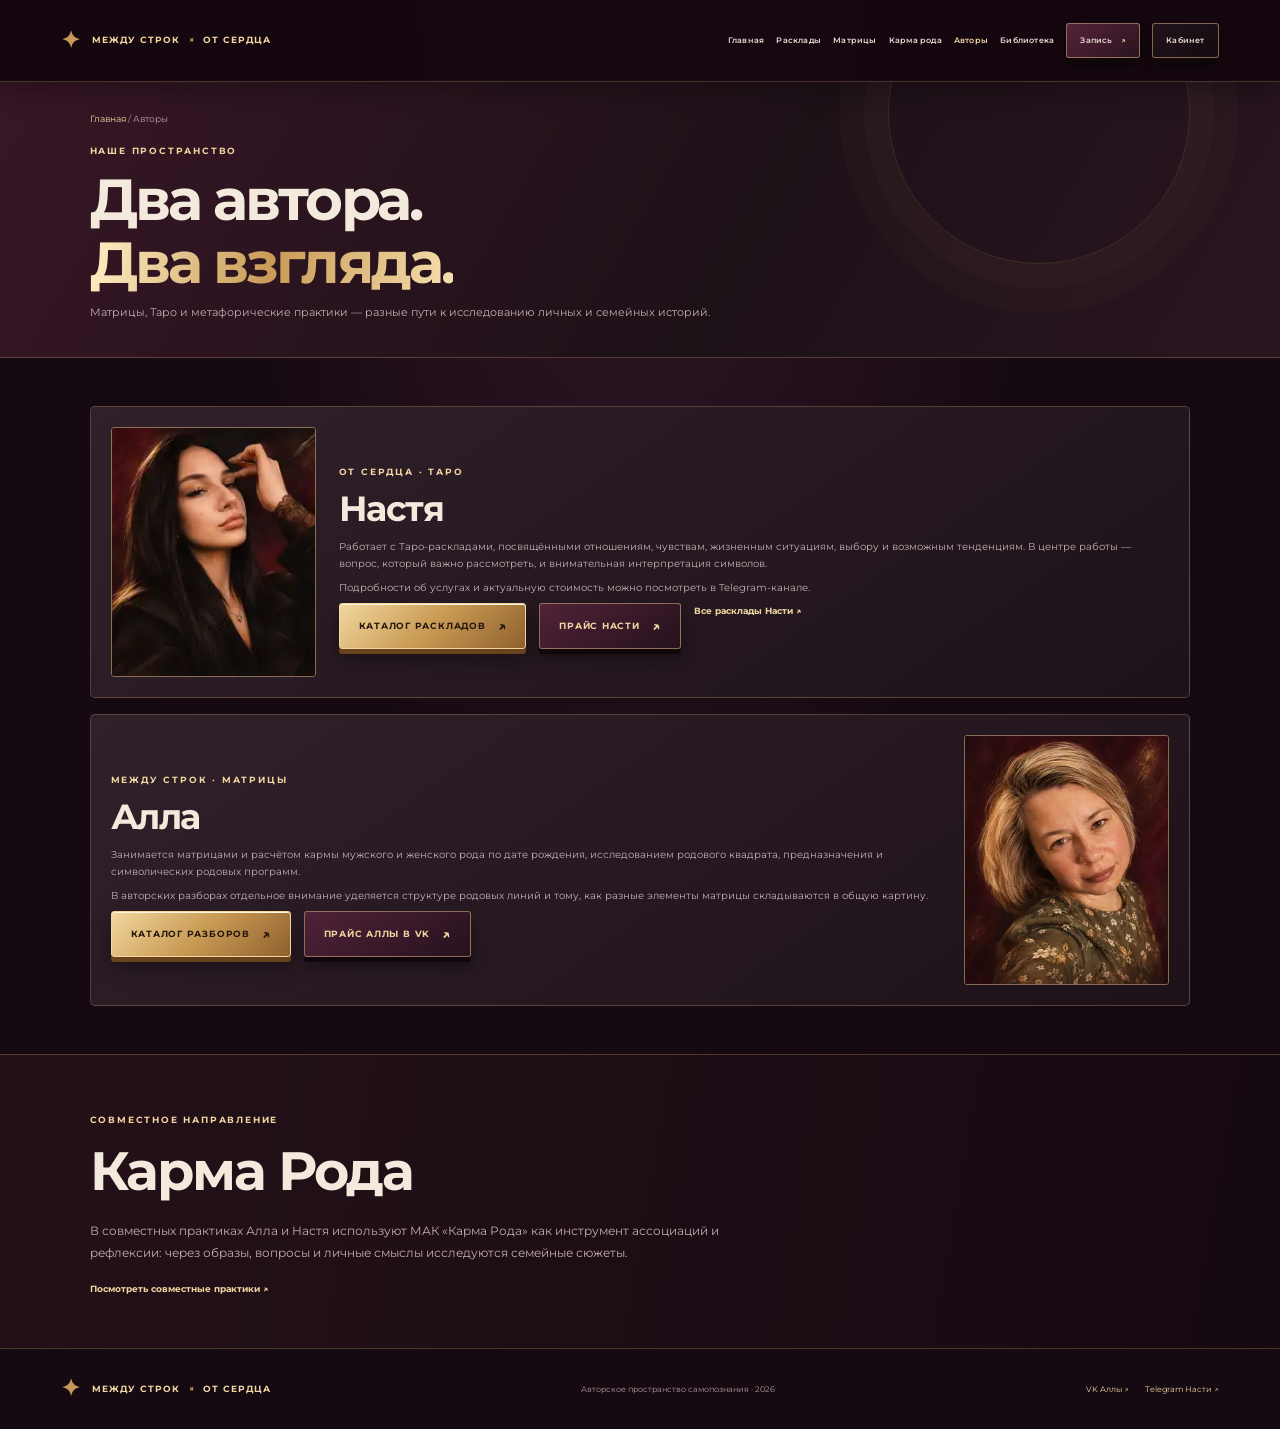
==== commit 0b7414e1: "Add direct author price and service links" ====
--- a/about.html
+++ b/about.html
@@ -5,8 +5,8 @@
 <nav class="main-nav" id="mainNav"><a href="index.html" data-page="index">Главная</a><a href="tarot.html" data-page="tarot">Расклады</a><a href="matrices.html" data-page="matrices">Матрицы</a><a href="mak.html" data-page="mak">Карма рода</a><a href="about.html" data-page="about">Авторы</a><a href="library.html" data-page="library">Библиотека</a><a class="nav-book" href="booking.html">Запись <span>↗</span></a><a class="nav-account" href="account.html">Кабинет</a></nav></header><main>
 <section class="page-hero compact-hero"><div class="breadcrumbs"><a href="index.html">Главная</a> / Авторы</div><p class="eyebrow">НАШЕ ПРОСТРАНСТВО</p><h1>Два автора.<br><em>Два взгляда.</em></h1><p>Матрицы, Таро и метафорические практики — разные пути к исследованию личных и семейных историй.</p></section>
 <section class="section author-detail-section">
-  <article class="author-profile"><img src="assets/nastya-portrait.webp" alt="Графический портрет Насти"><div class="author-profile-copy"><p class="eyebrow">ОТ СЕРДЦА · ТАРО</p><h2>Настя</h2><p>Работает с Таро-раскладами, посвящёнными отношениям, чувствам, жизненным ситуациям, выбору и возможным тенденциям. В центре работы — вопрос, который важно рассмотреть, и внимательная интерпретация символов.</p><p>Подробности об услугах и актуальную стоимость можно посмотреть в Telegram-канале.</p><div class="button-row"><a class="button button-gold" href="tarot.html">Каталог раскладов <span>↗</span></a><a class="button button-outline" href="https://t.me/From_the_1heart" target="_blank" rel="noopener">Telegram и прайс <span>↗</span></a></div></div></article>
-  <article class="author-profile author-profile-reverse"><img src="assets/alla-portrait.webp" alt="Графический портрет Аллы"><div class="author-profile-copy"><p class="eyebrow">МЕЖДУ СТРОК · МАТРИЦЫ</p><h2>Алла</h2><p>Занимается матрицами и расчётом кармы мужского и женского рода по дате рождения, исследованием родового квадрата, предназначения и символических родовых программ.</p><p>В авторских разборах отдельное внимание уделяется структуре родовых линий и тому, как разные элементы матрицы складываются в общую картину.</p><div class="button-row"><a class="button button-gold" href="matrices.html">Каталог разборов <span>↗</span></a><a class="button button-outline" href="https://vk.ru/soulmatetarot" target="_blank" rel="noopener">Сообщество VK <span>↗</span></a></div></div></article>
+  <article class="author-profile"><img src="assets/nastya-portrait.webp" alt="Графический портрет Насти"><div class="author-profile-copy"><p class="eyebrow">ОТ СЕРДЦА · ТАРО</p><h2>Настя</h2><p>Работает с Таро-раскладами, посвящёнными отношениям, чувствам, жизненным ситуациям, выбору и возможным тенденциям. В центре работы — вопрос, который важно рассмотреть, и внимательная интерпретация символов.</p><p>Подробности об услугах и актуальную стоимость можно посмотреть в Telegram-канале.</p><div class="button-row"><a class="button button-gold" href="tarot.html">Каталог раскладов <span>↗</span></a><a class="button button-outline" href="https://t.me/From_the_1heart/12" target="_blank" rel="noopener">Прайс Насти <span>↗</span></a><a class="text-link author-price-extra" href="https://t.me/From_the_1heart/155" target="_blank" rel="noopener">Все расклады Насти ↗</a></div></div></article>
+  <article class="author-profile author-profile-reverse"><img src="assets/alla-portrait.webp" alt="Графический портрет Аллы"><div class="author-profile-copy"><p class="eyebrow">МЕЖДУ СТРОК · МАТРИЦЫ</p><h2>Алла</h2><p>Занимается матрицами и расчётом кармы мужского и женского рода по дате рождения, исследованием родового квадрата, предназначения и символических родовых программ.</p><p>В авторских разборах отдельное внимание уделяется структуре родовых линий и тому, как разные элементы матрицы складываются в общую картину.</p><div class="button-row"><a class="button button-gold" href="matrices.html">Каталог разборов <span>↗</span></a><a class="button button-outline" href="https://vk.ru/market-236182359?screen=group" target="_blank" rel="noopener">Прайс Аллы в VK <span>↗</span></a></div></div></article>
 </section>
 <section class="section note-section"><p class="eyebrow">СОВМЕСТНОЕ НАПРАВЛЕНИЕ</p><h2>Карма Рода</h2><p>В совместных практиках Алла и Настя используют МАК «Карма Рода» как инструмент ассоциаций и рефлексии: через образы, вопросы и личные смыслы исследуются семейные сюжеты.</p><a class="text-link" href="mak.html">Посмотреть совместные практики ↗</a></section></main>
 <footer class="site-footer">
--- a/styles.css
+++ b/styles.css
@@ -219,3 +219,29 @@
  .form-two{grid-template-columns:1fr}
 }
 @media(prefers-reduced-motion:reduce){body{animation:none}body.screen-leaving{opacity:1;transform:none}}
+
+/* DATE PICKER + LOCAL ACCOUNT AUTHENTICATION */
+.date-picker-wrap{display:grid;grid-template-columns:minmax(0,1fr) 45px;gap:8px;align-items:stretch}
+.booking-form input[type="date"]{color-scheme:dark;min-height:44px;cursor:pointer}
+.booking-form input[type="date"]::-webkit-calendar-picker-indicator{opacity:1;cursor:pointer;filter:invert(82%) sepia(29%) saturate(540%) hue-rotate(350deg) brightness(92%)}
+.calendar-trigger{display:grid;place-items:center;min-height:44px;border:1px solid var(--line2);border-radius:3px;color:var(--gold2);font-size:21px;background:linear-gradient(145deg,#523044,#281722);box-shadow:0 3px 0 #10070c,0 7px 12px #0005;cursor:pointer;transition:transform .16s,box-shadow .16s}
+.calendar-trigger:hover{transform:translateY(-2px);box-shadow:0 5px 0 #10070c,0 10px 15px #0006}
+.calendar-trigger:active{transform:translateY(2px);box-shadow:0 1px 0 #10070c}
+.auth-tabs{display:grid;grid-template-columns:1fr 1fr;gap:7px;padding:5px;margin-bottom:24px;background:#170d13;border:1px solid var(--line);border-radius:4px}
+.auth-tab{min-height:39px;border:1px solid transparent;border-radius:3px;background:transparent;color:#c6b0b1;font-size:9px;font-weight:700;letter-spacing:.08em;text-transform:uppercase;cursor:pointer}
+.auth-tab.active{color:#26150f;background:linear-gradient(135deg,#f0d49b,#c59650);border-color:#f0d49b;box-shadow:0 3px 0 #68431f,inset 0 1px 0 #fff4d3}
+.auth-form{max-width:500px;display:grid;gap:3px}
+.auth-form label{display:grid;gap:7px;margin-bottom:13px;color:var(--gold2);font-size:9px;font-weight:700;letter-spacing:.07em}
+.auth-form input{width:100%;min-height:44px;padding:12px;background:#160d13;border:1px solid var(--line2);border-radius:3px;color:var(--cream);font:400 11px var(--font);outline:none}
+.auth-form input:focus{border-color:var(--gold2);box-shadow:0 0 0 3px rgba(208,164,95,.1)}
+.auth-form button{justify-self:start;min-width:190px;margin-top:5px}
+.optional-label{display:inline;color:#a99191;font-size:8px;font-weight:400;letter-spacing:0;text-transform:none}
+.auth-message{min-height:18px;margin:9px 0;color:var(--gold2);font-size:10px}
+.auth-message.error{color:#f1a5a5}
+.account-subtitle{font-size:16px;color:var(--gold2);margin:15px 0}
+#accountAuth .form-tip{max-width:590px;margin-top:12px}
+@media(max-width:520px){
+ .auth-tabs{margin-bottom:18px}
+ .auth-form button{width:100%}
+ .date-picker-wrap{grid-template-columns:minmax(0,1fr) 42px}
+}
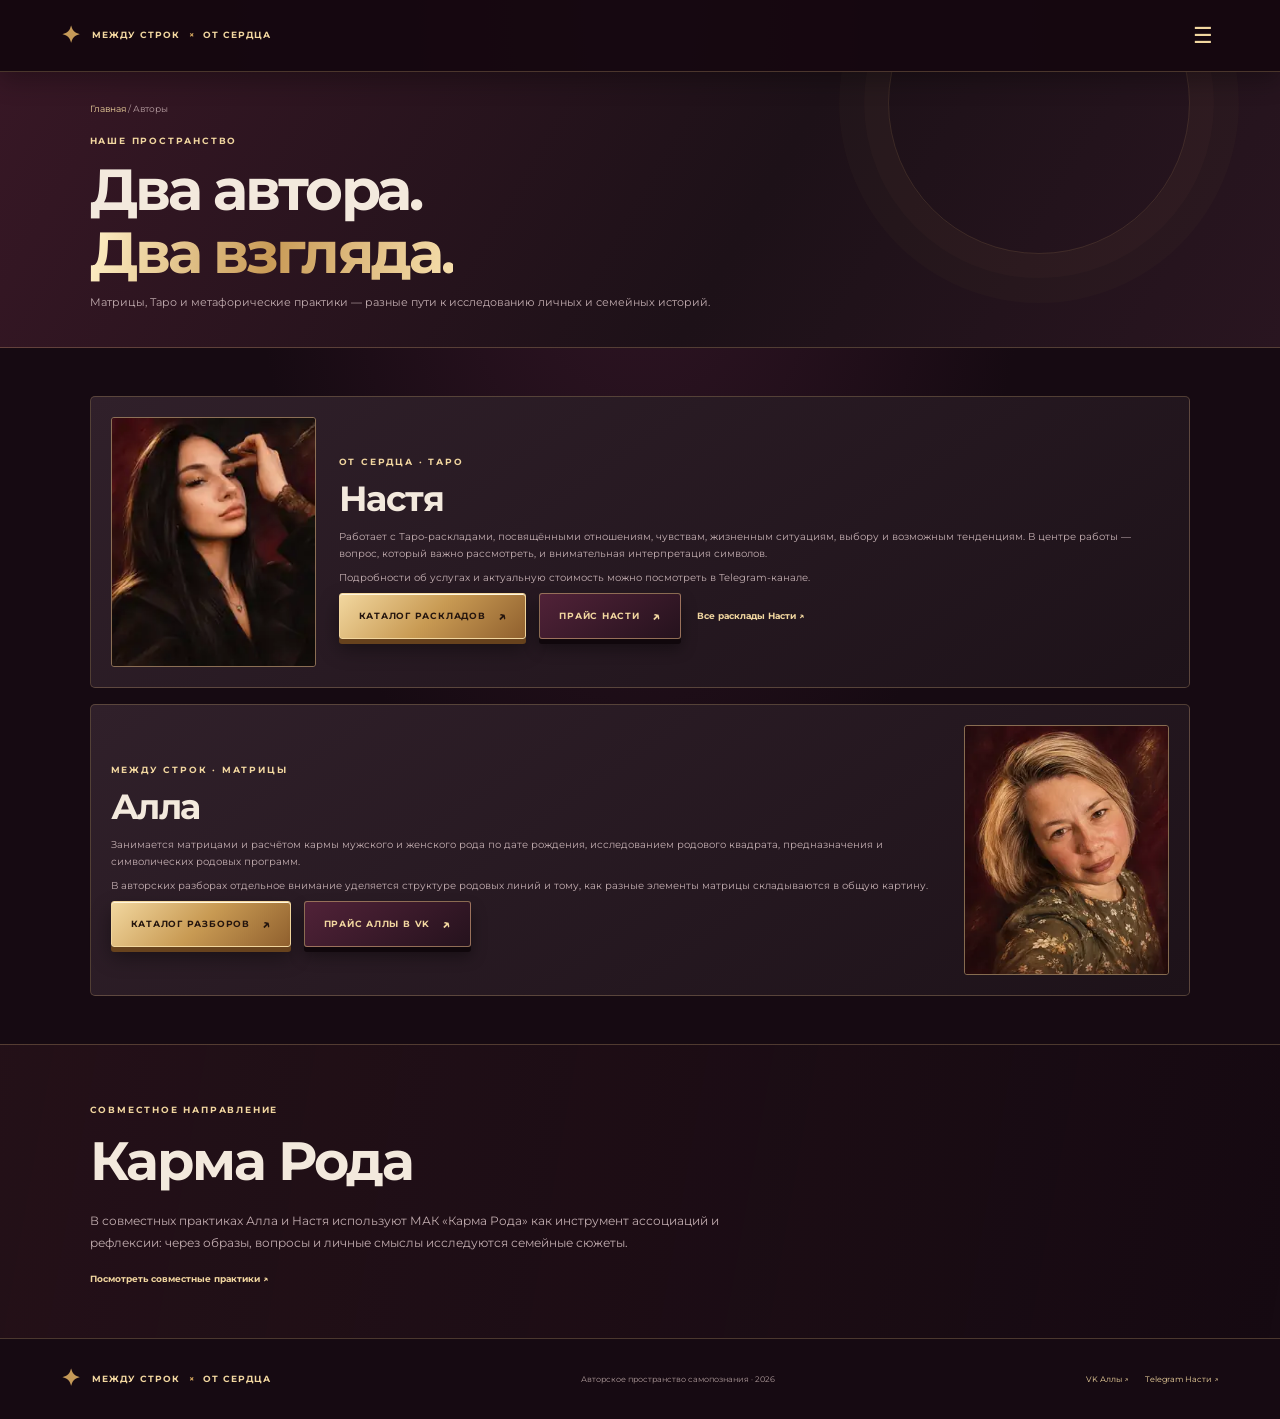
==== commit 548fc496: "Refresh frontend assets after booking and account updates" ====
--- a/about.html
+++ b/about.html
@@ -1,4 +1,4 @@
-<!doctype html><html lang="ru"><head><meta charset="utf-8"><meta name="viewport" content="width=device-width, initial-scale=1"><meta name="theme-color" content="#210d18"><meta name="description" content="Матрицы, Таро и метафорические практики. Пространство самопознания и родовой памяти."><title>Об авторах · Между строк × От сердца</title><link rel="preconnect" href="https://fonts.googleapis.com"><link rel="preconnect" href="https://fonts.gstatic.com" crossorigin><link href="https://fonts.googleapis.com/css2?family=Montserrat:wght@300;400;500;600;700;800&display=swap" rel="stylesheet"><link rel="stylesheet" href="styles.css?v=20261124-fix3"></head><body>
+<!doctype html><html lang="ru"><head><meta charset="utf-8"><meta name="viewport" content="width=device-width, initial-scale=1"><meta name="theme-color" content="#210d18"><meta name="description" content="Матрицы, Таро и метафорические практики. Пространство самопознания и родовой памяти."><title>Об авторах · Между строк × От сердца</title><link rel="preconnect" href="https://fonts.googleapis.com"><link rel="preconnect" href="https://fonts.gstatic.com" crossorigin><link href="https://fonts.googleapis.com/css2?family=Montserrat:wght@300;400;500;600;700;800&display=swap" rel="stylesheet"><link rel="stylesheet" href="styles.css?v=20261124-auth-calendar-02"></head><body>
 <header class="site-header">
 <a class="brand" href="index.html" aria-label="На главную"><span class="brand-symbol">✦</span><span>МЕЖДУ СТРОК <i>×</i> ОТ СЕРДЦА</span></a>
 <button class="menu-button" id="menuButton" aria-label="Открыть меню" aria-expanded="false">☰</button>
@@ -13,4 +13,4 @@
   <a class="brand footer-brand" href="index.html"><span class="brand-symbol">✦</span><span>МЕЖДУ СТРОК <i>×</i> ОТ СЕРДЦА</span></a>
   <p>Авторское пространство самопознания · 2026</p>
   <div class="footer-links"><a href="https://vk.ru/soulmatetarot" target="_blank" rel="noopener">VK Аллы ↗</a><a href="https://t.me/From_the_1heart" target="_blank" rel="noopener">Telegram Насти ↗</a></div>
-</footer><script src="services.js?v=20261124-fix3"></script><script src="app.js?v=20261124-fix3"></script></body></html>+</footer><script src="services.js?v=20261124-auth-calendar-02"></script><script src="app.js?v=20261124-auth-calendar-02"></script></body></html>
--- a/styles.css
+++ b/styles.css
@@ -245,3 +245,20 @@
  .auth-form button{width:100%}
  .date-picker-wrap{grid-template-columns:minmax(0,1fr) 42px}
 }
+
+/* Final navigation and author price-link alignment */
+.catalog-external-links{display:flex;align-items:center;flex-wrap:wrap;gap:10px 24px;margin-top:16px}
+.catalog-external-links .external-price{margin-top:0}
+.author-price-extra{align-self:center;padding:0 3px}
+@media(min-width:1321px){
+ .site-header{padding-inline:clamp(24px,3.5vw,56px);gap:18px}
+ .brand{font-size:8.5px;letter-spacing:.11em}
+ .main-nav{flex:0 1 auto;gap:11px;font-size:8px}
+}
+@media(max-width:1320px){
+ .site-header{height:72px}
+ .menu-button{display:block}
+ .main-nav{display:none;position:absolute;top:100%;left:0;right:0;margin:0;padding:14px 6%;background:rgba(22,8,16,.98);border-bottom:1px solid var(--line);box-shadow:0 14px 22px #0007;flex-direction:column;align-items:stretch;gap:3px;white-space:normal}
+ .main-nav.open{display:flex}
+ .main-nav a{text-align:center;padding:9px;font-size:10px}
+}
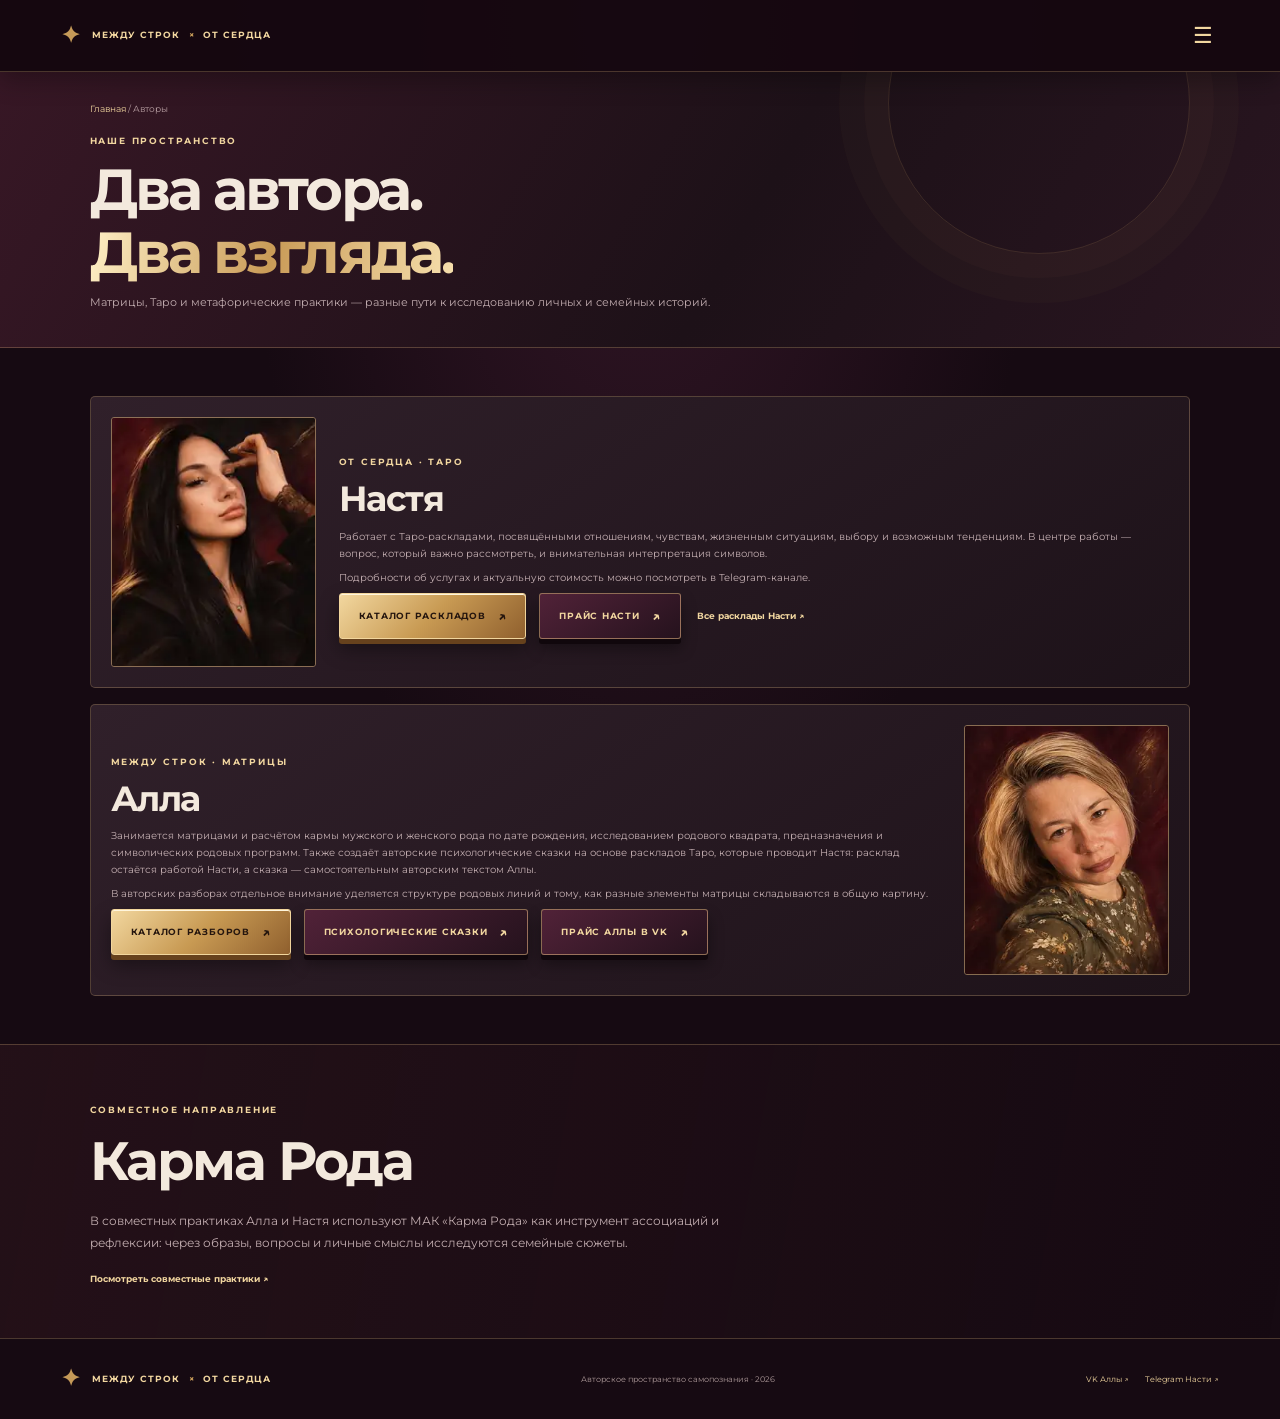
==== commit d6ea9836: "Clarify Alla's authorship of Tarot-based psychological fairy tales" ====
--- a/about.html
+++ b/about.html
@@ -1,4 +1,4 @@
-<!doctype html><html lang="ru"><head><meta charset="utf-8"><meta name="viewport" content="width=device-width, initial-scale=1"><meta name="theme-color" content="#210d18"><meta name="description" content="Матрицы, Таро и метафорические практики. Пространство самопознания и родовой памяти."><title>Об авторах · Между строк × От сердца</title><link rel="preconnect" href="https://fonts.googleapis.com"><link rel="preconnect" href="https://fonts.gstatic.com" crossorigin><link href="https://fonts.googleapis.com/css2?family=Montserrat:wght@300;400;500;600;700;800&display=swap" rel="stylesheet"><link rel="stylesheet" href="styles.css?v=20261124-auth-calendar-02"></head><body>
+<!doctype html><html lang="ru"><head><meta charset="utf-8"><meta name="viewport" content="width=device-width, initial-scale=1"><meta name="theme-color" content="#210d18"><meta name="description" content="Матрицы, Таро и метафорические практики. Пространство самопознания и родовой памяти."><title>Об авторах · Между строк × От сердца</title><link rel="preconnect" href="https://fonts.googleapis.com"><link rel="preconnect" href="https://fonts.gstatic.com" crossorigin><link href="https://fonts.googleapis.com/css2?family=Montserrat:wght@300;400;500;600;700;800&display=swap" rel="stylesheet"><link rel="stylesheet" href="styles.css?v=20261124-auth-calendar-03"></head><body>
 <header class="site-header">
 <a class="brand" href="index.html" aria-label="На главную"><span class="brand-symbol">✦</span><span>МЕЖДУ СТРОК <i>×</i> ОТ СЕРДЦА</span></a>
 <button class="menu-button" id="menuButton" aria-label="Открыть меню" aria-expanded="false">☰</button>
@@ -6,11 +6,11 @@
 <section class="page-hero compact-hero"><div class="breadcrumbs"><a href="index.html">Главная</a> / Авторы</div><p class="eyebrow">НАШЕ ПРОСТРАНСТВО</p><h1>Два автора.<br><em>Два взгляда.</em></h1><p>Матрицы, Таро и метафорические практики — разные пути к исследованию личных и семейных историй.</p></section>
 <section class="section author-detail-section">
   <article class="author-profile"><img src="assets/nastya-portrait.webp" alt="Графический портрет Насти"><div class="author-profile-copy"><p class="eyebrow">ОТ СЕРДЦА · ТАРО</p><h2>Настя</h2><p>Работает с Таро-раскладами, посвящёнными отношениям, чувствам, жизненным ситуациям, выбору и возможным тенденциям. В центре работы — вопрос, который важно рассмотреть, и внимательная интерпретация символов.</p><p>Подробности об услугах и актуальную стоимость можно посмотреть в Telegram-канале.</p><div class="button-row"><a class="button button-gold" href="tarot.html">Каталог раскладов <span>↗</span></a><a class="button button-outline" href="https://t.me/From_the_1heart/12" target="_blank" rel="noopener">Прайс Насти <span>↗</span></a><a class="text-link author-price-extra" href="https://t.me/From_the_1heart/155" target="_blank" rel="noopener">Все расклады Насти ↗</a></div></div></article>
-  <article class="author-profile author-profile-reverse"><img src="assets/alla-portrait.webp" alt="Графический портрет Аллы"><div class="author-profile-copy"><p class="eyebrow">МЕЖДУ СТРОК · МАТРИЦЫ</p><h2>Алла</h2><p>Занимается матрицами и расчётом кармы мужского и женского рода по дате рождения, исследованием родового квадрата, предназначения и символических родовых программ.</p><p>В авторских разборах отдельное внимание уделяется структуре родовых линий и тому, как разные элементы матрицы складываются в общую картину.</p><div class="button-row"><a class="button button-gold" href="matrices.html">Каталог разборов <span>↗</span></a><a class="button button-outline" href="https://vk.ru/market-236182359?screen=group" target="_blank" rel="noopener">Прайс Аллы в VK <span>↗</span></a></div></div></article>
+  <article class="author-profile author-profile-reverse"><img src="assets/alla-portrait.webp" alt="Графический портрет Аллы"><div class="author-profile-copy"><p class="eyebrow">МЕЖДУ СТРОК · МАТРИЦЫ</p><h2>Алла</h2><p>Занимается матрицами и расчётом кармы мужского и женского рода по дате рождения, исследованием родового квадрата, предназначения и символических родовых программ. Также создаёт авторские психологические сказки на основе раскладов Таро, которые проводит Настя: расклад остаётся работой Насти, а сказка — самостоятельным авторским текстом Аллы.</p><p>В авторских разборах отдельное внимание уделяется структуре родовых линий и тому, как разные элементы матрицы складываются в общую картину.</p><div class="button-row"><a class="button button-gold" href="matrices.html">Каталог разборов <span>↗</span></a><a class="button button-outline" href="stories.html">Психологические сказки <span>↗</span></a><a class="button button-outline" href="https://vk.ru/market-236182359?screen=group" target="_blank" rel="noopener">Прайс Аллы в VK <span>↗</span></a></div></div></article>
 </section>
 <section class="section note-section"><p class="eyebrow">СОВМЕСТНОЕ НАПРАВЛЕНИЕ</p><h2>Карма Рода</h2><p>В совместных практиках Алла и Настя используют МАК «Карма Рода» как инструмент ассоциаций и рефлексии: через образы, вопросы и личные смыслы исследуются семейные сюжеты.</p><a class="text-link" href="mak.html">Посмотреть совместные практики ↗</a></section></main>
 <footer class="site-footer">
   <a class="brand footer-brand" href="index.html"><span class="brand-symbol">✦</span><span>МЕЖДУ СТРОК <i>×</i> ОТ СЕРДЦА</span></a>
   <p>Авторское пространство самопознания · 2026</p>
   <div class="footer-links"><a href="https://vk.ru/soulmatetarot" target="_blank" rel="noopener">VK Аллы ↗</a><a href="https://t.me/From_the_1heart" target="_blank" rel="noopener">Telegram Насти ↗</a></div>
-</footer><script src="services.js?v=20261124-auth-calendar-02"></script><script src="app.js?v=20261124-auth-calendar-02"></script></body></html>+</footer><script src="services.js?v=20261124-auth-calendar-03"></script><script src="app.js?v=20261124-auth-calendar-03"></script></body></html>
